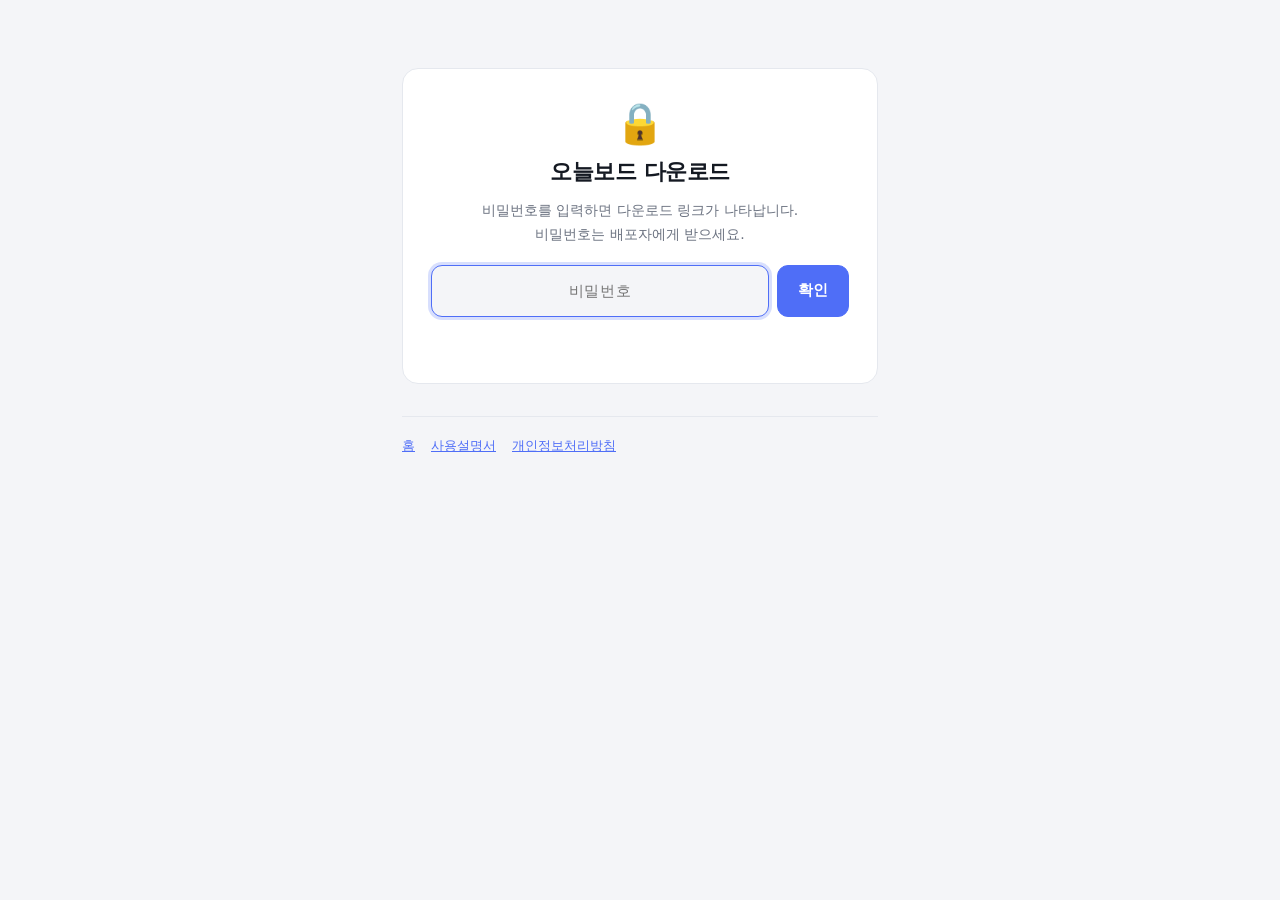
==== download.html @ 65486f9c "Add files via upload" ====
<!doctype html>
<html lang="ko">
<head>
<meta charset="utf-8">
<meta name="viewport" content="width=device-width, initial-scale=1">
<meta name="robots" content="noindex, nofollow">
<title>오늘보드 다운로드</title>
<link rel="stylesheet" href="./site.css">
<style>
  .wrap{max-width:520px}
  .lockcard{text-align:center;padding:34px 28px}
  .lock{font-size:40px;line-height:1;margin-bottom:10px}
  .pwrow{display:flex;gap:8px;margin-top:18px}
  .pwrow input{
    flex:1;padding:12px 14px;border-radius:11px;border:1px solid var(--border);
    background:var(--bg);color:var(--text);font:inherit;font-size:15px;outline:none;text-align:center;letter-spacing:.05em;
  }
  .pwrow input:focus{border-color:var(--accent);box-shadow:0 0 0 3px color-mix(in srgb,var(--accent) 22%,transparent)}
  .btn{
    padding:12px 20px;border-radius:11px;border:1px solid var(--accent);background:var(--accent);color:#fff;
    font:inherit;font-size:14.5px;font-weight:700;cursor:pointer;white-space:nowrap;
  }
  .btn:hover{filter:brightness(1.08)}
  .btn:disabled{opacity:.55;cursor:default;filter:none}
  .btn.big{display:block;width:100%;padding:16px;font-size:16px;margin-top:6px;text-decoration:none;text-align:center}
  .msg{margin-top:12px;font-size:13.5px;min-height:20px}
  .msg.err{color:#e5484d}
  .msg.ok{color:#16a34a}
  .shake{animation:sh .35s}
  @keyframes sh{0%,100%{transform:translateX(0)}25%{transform:translateX(-7px)}75%{transform:translateX(7px)}}
  .meta{display:flex;flex-wrap:wrap;gap:8px;justify-content:center;margin-top:14px;font-size:12px;color:var(--muted)}
  .meta span{background:var(--bg);border:1px solid var(--border);border-radius:999px;padding:3px 10px}
  .hash{font-size:11px;color:var(--faint);word-break:break-all;margin-top:12px;line-height:1.5}
  .note{font-size:13px;color:var(--muted);margin-top:18px;text-align:left;
    background:var(--bg);border-left:3px solid var(--accent);border-radius:0 8px 8px 0;padding:11px 14px}
  .note.warn{border-left-color:#f59e0b}
  h1{font-size:22px;margin:0 0 4px}
</style>
</head>
<body>
<div class="wrap">

  <div class="card lockcard" id="gate">
    <div class="lock">🔒</div>
    <h1>오늘보드 다운로드</h1>
    <p style="color:var(--muted);font-size:14px;margin:6px 0 0">
      비밀번호를 입력하면 다운로드 링크가 나타납니다.<br>비밀번호는 배포자에게 받으세요.
    </p>
    <div class="pwrow">
      <input type="password" id="pw" placeholder="비밀번호" autocomplete="off" spellcheck="false">
      <button class="btn" id="go">확인</button>
    </div>
    <div class="msg" id="msg"></div>
  </div>

  <div class="card hidden" id="ready" style="text-align:center">
    <div class="lock">✅</div>
    <h1>다운로드 준비 완료</h1>
    <div class="meta" id="meta"></div>
    <a class="btn big" id="dl" href="#">⬇ 설치 파일 받기</a>
    <div class="hash" id="hash"></div>

    <div class="note warn">
      <strong>설치할 때 파란 경고창이 뜹니다.</strong><br>
      "Windows의 PC 보호" → <strong>추가 정보 → 실행</strong>을 누르세요.
      개발자 인증서를 구입하지 않아서 뜨는 안내이며, 바이러스와는 무관합니다.
    </div>
    <div class="note">
      처음 쓰신다면 <a href="./guide.html">사용설명서</a>를 먼저 보세요.
      구글 캘린더 연결부터 단축키까지 정리해 뒀습니다.
    </div>
    <p style="margin-top:16px"><button class="btn" id="lockAgain" style="background:transparent;color:var(--muted);border-color:var(--border)">잠그기</button></p>
  </div>

  <footer>
    <a href="./index.html">홈</a>
    <a href="./guide.html">사용설명서</a>
    <a href="./privacy.html">개인정보처리방침</a>
  </footer>
</div>

<script src="./dl-config.js"></script>
<script>
(function () {
  const $ = (s) => document.querySelector(s);
  const KEY = 'tb_dl_pw';
  let busy = false;

  function b64(s){ const b=atob(s); const u=new Uint8Array(b.length); for(let i=0;i<b.length;i++)u[i]=b.charCodeAt(i); return u; }

  async function unlock(pw, silent) {
    const cfg = window.DL_CONFIG;
    if (!cfg) { show('설정 파일을 불러오지 못했습니다.', 'err'); return false; }
    if (busy) return false;
    busy = true;
    if (!silent) show('확인 중…', '');
    try {
      const base = await crypto.subtle.importKey('raw', new TextEncoder().encode(pw), 'PBKDF2', false, ['deriveKey']);
      const key = await crypto.subtle.deriveKey(
        { name: 'PBKDF2', salt: b64(cfg.salt), iterations: cfg.iter, hash: 'SHA-256' },
        base, { name: 'AES-GCM', length: 256 }, false, ['decrypt']);
      const plain = await crypto.subtle.decrypt({ name: 'AES-GCM', iv: b64(cfg.iv) }, key, b64(cfg.data));
      const info = JSON.parse(new TextDecoder().decode(plain));
      reveal(info, pw);
      return true;
    } catch (e) {
      if (!silent) {
        show('비밀번호가 맞지 않습니다.', 'err');
        $('#gate').classList.add('shake');
        setTimeout(() => $('#gate').classList.remove('shake'), 360);
        $('#pw').select();
      }
      try { localStorage.removeItem(KEY); } catch (_) {}
      return false;
    } finally { busy = false; }
  }

  function show(t, cls) { const m = $('#msg'); m.textContent = t; m.className = 'msg ' + (cls || ''); }

  function reveal(info, pw) {
    $('#dl').href = info.url;
    $('#dl').setAttribute('download', '');
    const meta = [];
    if (info.version) meta.push('v' + info.version);
    if (info.filename) meta.push(info.filename);
    if (info.size) meta.push(info.size);
    if (window.DL_CONFIG.updated) meta.push(window.DL_CONFIG.updated + ' 갱신');
    $('#meta').innerHTML = meta.map(x => '<span>' + x + '</span>').join('');
    $('#hash').textContent = info.sha256 ? 'SHA-256: ' + info.sha256 : '';
    $('#gate').classList.add('hidden');
    $('#ready').classList.remove('hidden');
    try { localStorage.setItem(KEY, pw); } catch (_) {}
  }

  $('#go').onclick = () => { const v = $('#pw').value.trim(); if (v) unlock(v, false); else $('#pw').focus(); };
  $('#pw').addEventListener('keydown', e => { if (e.key === 'Enter') $('#go').click(); });
  $('#lockAgain').onclick = () => {
    try { localStorage.removeItem(KEY); } catch (_) {}
    $('#ready').classList.add('hidden');
    $('#gate').classList.remove('hidden');
    $('#pw').value = ''; show('', ''); $('#pw').focus();
  };

  // 한 번 푼 기기는 기억
  let saved = null;
  try { saved = localStorage.getItem(KEY); } catch (_) {}
  if (saved) unlock(saved, true).then(ok => { if (!ok) $('#pw').focus(); });
  else $('#pw').focus();
})();
</script>
</body>
</html>
---- site.css ----
:root{--bg:#f4f5f8;--surface:#fff;--border:#e5e8ee;--text:#141922;--muted:#6b7280;--accent:#4f6ef7}
@media (prefers-color-scheme:dark){
  :root{--bg:#12141a;--surface:#1b1e26;--border:#2b313c;--text:#e9ecf2;--muted:#98a2b3;--accent:#7d92ff}
}
*{box-sizing:border-box}
.hidden{display:none !important}
body{margin:0;background:var(--bg);color:var(--text);line-height:1.75;
  font-family:'Pretendard',-apple-system,'Segoe UI','Malgun Gothic',system-ui,sans-serif}
.wrap{max-width:760px;margin:0 auto;padding:52px 22px 80px}
h1{font-size:26px;letter-spacing:-.02em;margin:0 0 4px}
.upd{color:var(--muted);font-size:13px;margin-bottom:26px}
.card{background:var(--surface);border:1px solid var(--border);border-radius:16px;padding:20px 24px;margin:16px 0}
h2{font-size:17px;margin:0 0 10px}
h3{font-size:14.5px;margin:16px 0 6px;color:var(--muted)}
ul{margin:8px 0;padding-left:20px} li{margin:5px 0}
a{color:var(--accent)}
code{background:var(--bg);border:1px solid var(--border);border-radius:5px;padding:1px 6px;font-size:13px}
table{width:100%;border-collapse:collapse;margin:10px 0;font-size:14px}
th,td{border:1px solid var(--border);padding:8px 10px;text-align:left;vertical-align:top}
th{background:var(--bg);font-weight:700;white-space:nowrap}
footer{margin-top:32px;padding-top:18px;border-top:1px solid var(--border);color:var(--muted);font-size:13px;display:flex;gap:16px;flex-wrap:wrap}
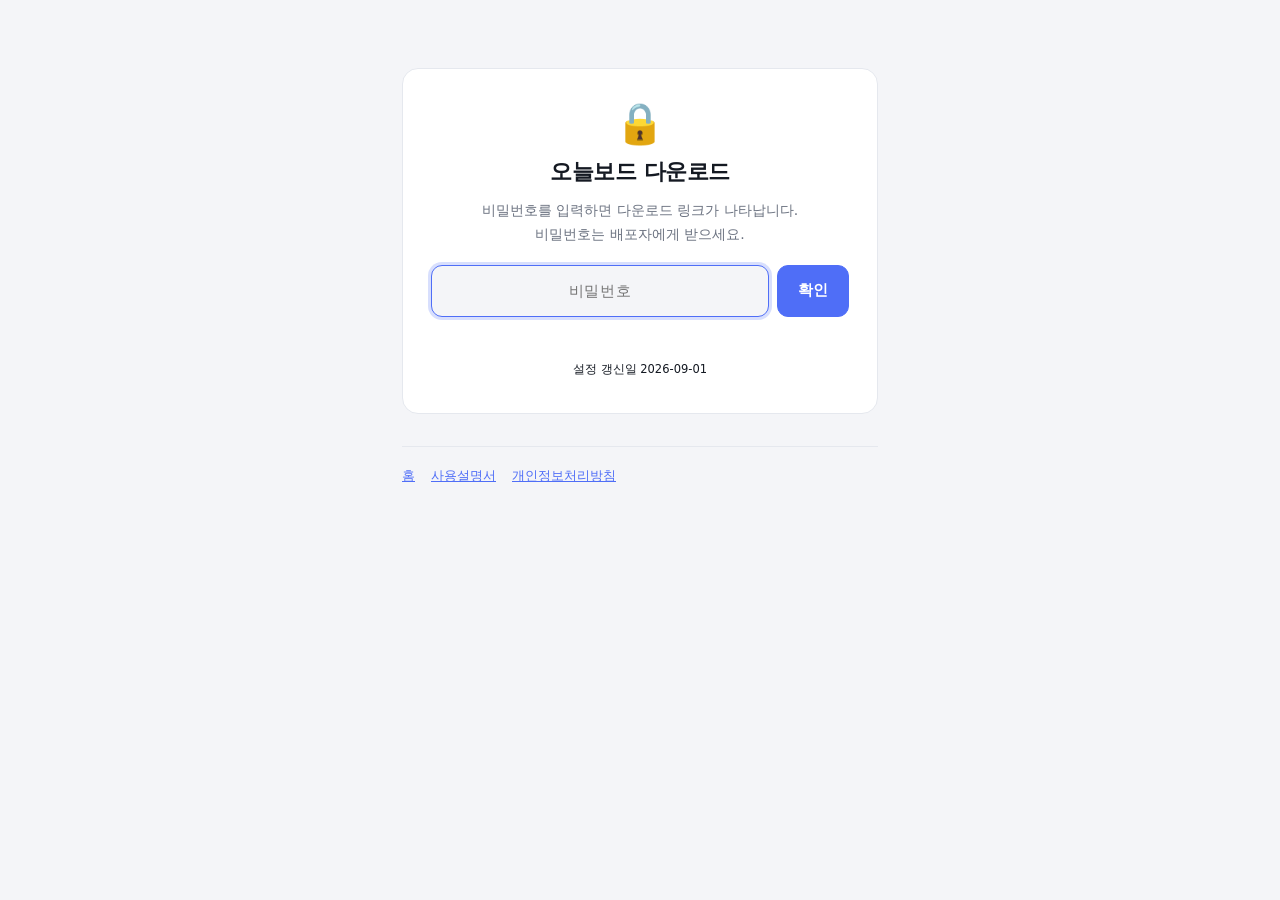
==== commit 295981cc: "Add files via upload" ====
--- a/download.html
+++ b/download.html
@@ -51,6 +51,7 @@
       <button class="btn" id="go">확인</button>
     </div>
     <div class="msg" id="msg"></div>
+    <div id="cfgInfo" style="margin-top:10px;font-size:11.5px;color:var(--faint)"></div>
   </div>
 
   <div class="card hidden" id="ready" style="text-align:center">
@@ -79,7 +80,6 @@
   </footer>
 </div>
 
-<script src="./dl-config.js"></script>
 <script>
 (function () {
   const $ = (s) => document.querySelector(s);
@@ -141,11 +141,21 @@
     $('#pw').value = ''; show('', ''); $('#pw').focus();
   };
 
-  // 한 번 푼 기기는 기억
-  let saved = null;
-  try { saved = localStorage.getItem(KEY); } catch (_) {}
-  if (saved) unlock(saved, true).then(ok => { if (!ok) $('#pw').focus(); });
-  else $('#pw').focus();
+  function start() {
+    const cfg = window.DL_CONFIG;
+    if (cfg && cfg.updated) $('#cfgInfo').textContent = '설정 갱신일 ' + cfg.updated;
+    let saved = null;
+    try { saved = localStorage.getItem(KEY); } catch (_) {}
+    if (saved) unlock(saved, true).then(ok => { if (!ok) $('#pw').focus(); });
+    else $('#pw').focus();
+  }
+
+  // 설정 파일은 항상 최신본을 받는다 (브라우저 캐시 무력화)
+  const sc = document.createElement('script');
+  sc.src = './dl-config.js?t=' + Date.now();
+  sc.onload = start;
+  sc.onerror = () => { show('설정 파일(dl-config.js)을 찾을 수 없습니다.', 'err'); };
+  document.head.appendChild(sc);
 })();
 </script>
 </body>
